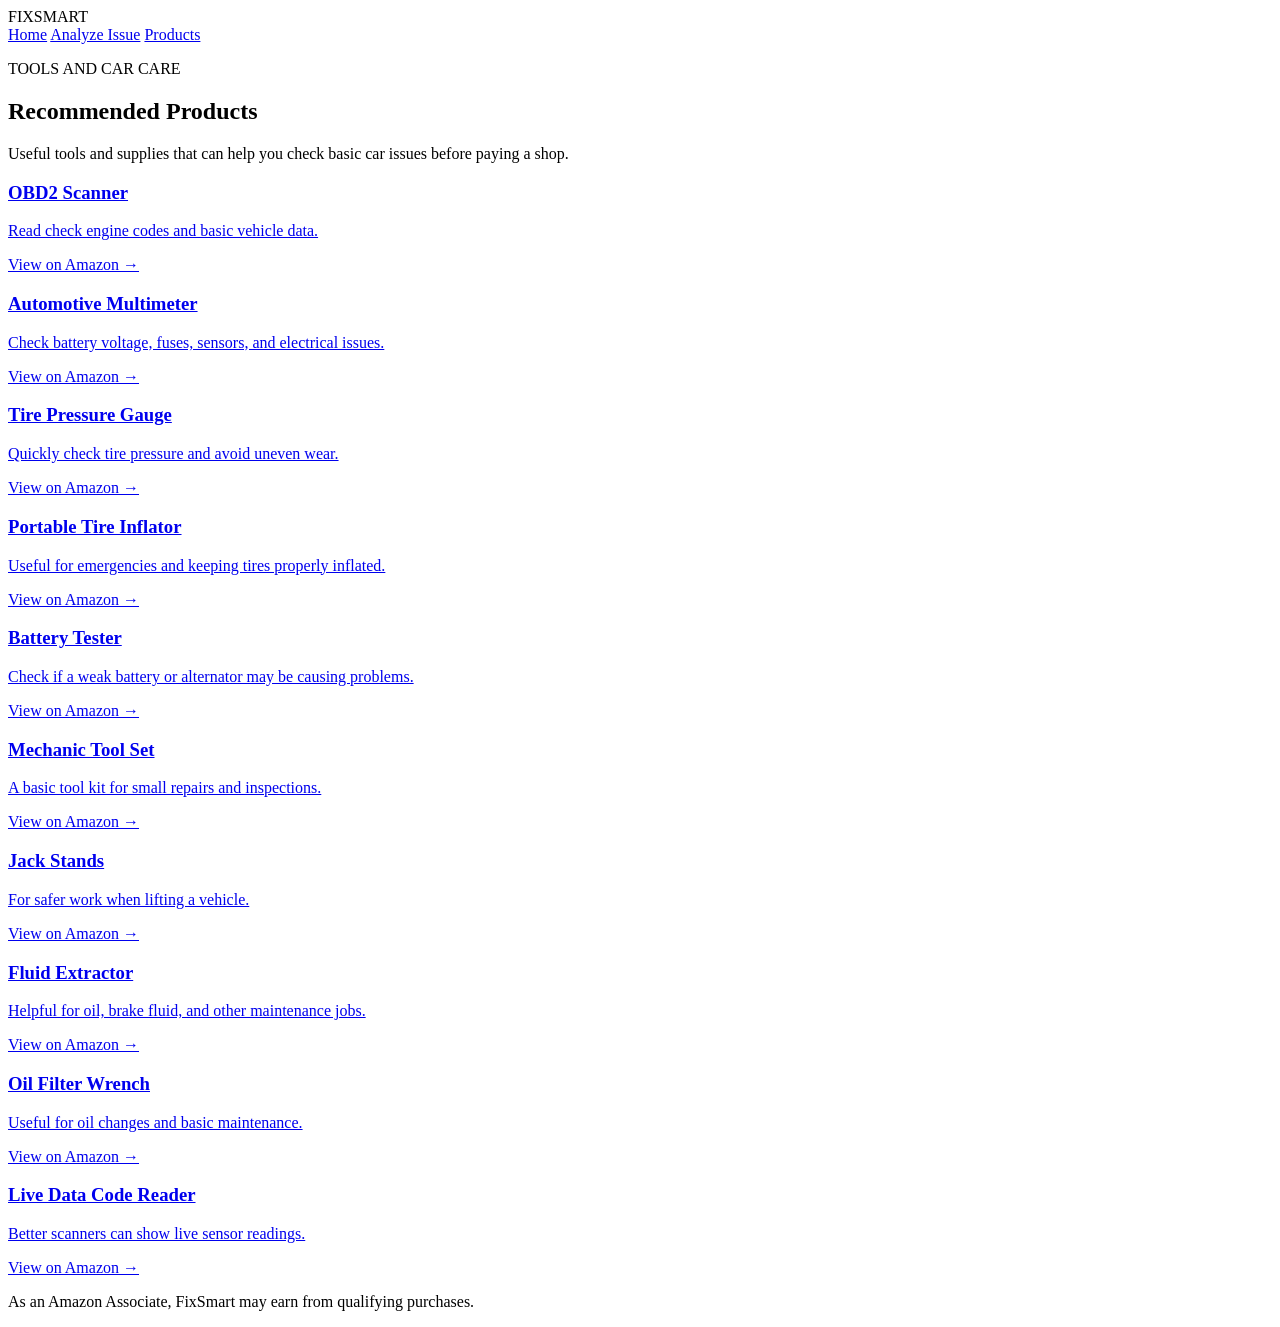
==== products/index.html @ 87b33aea "Create index.html" ====
<!-- /products/index.html -->
<!DOCTYPE html>
<html lang="en">
<head>
  <meta charset="UTF-8" />
  <meta name="viewport" content="width=device-width, initial-scale=1.0" />
  <title>FixSmart Products</title>
  <link rel="stylesheet" href="products.css" />
</head>
<body>

<header class="topbar">
  <div class="brand">FIXSMART</div>
  <nav>
    <a href="/">Home</a>
    <a href="/analyze/">Analyze Issue</a>
    <a href="/products/" class="active">Products</a>
  </nav>
</header>

<main>
  <section class="hero">
    <p class="eyebrow">TOOLS AND CAR CARE</p>
    <h1>Recommended Products</h1>
    <p>
      Useful tools and supplies that can help you check basic car issues before paying a shop.
    </p>
  </section>

  <section class="grid">

    <a class="card" href="https://www.amazon.com/s?k=obd2+scanner&tag=YOURTAG-20" target="_blank">
      <h3>OBD2 Scanner</h3>
      <p>Read check engine codes and basic vehicle data.</p>
      <span>View on Amazon →</span>
    </a>

    <a class="card" href="https://www.amazon.com/s?k=automotive+multimeter&tag=YOURTAG-20" target="_blank">
      <h3>Automotive Multimeter</h3>
      <p>Check battery voltage, fuses, sensors, and electrical issues.</p>
      <span>View on Amazon →</span>
    </a>

    <a class="card" href="https://www.amazon.com/s?k=tire+pressure+gauge&tag=YOURTAG-20" target="_blank">
      <h3>Tire Pressure Gauge</h3>
      <p>Quickly check tire pressure and avoid uneven wear.</p>
      <span>View on Amazon →</span>
    </a>

    <a class="card" href="https://www.amazon.com/s?k=portable+tire+inflator&tag=YOURTAG-20" target="_blank">
      <h3>Portable Tire Inflator</h3>
      <p>Useful for emergencies and keeping tires properly inflated.</p>
      <span>View on Amazon →</span>
    </a>

    <a class="card" href="https://www.amazon.com/s?k=car+battery+tester&tag=YOURTAG-20" target="_blank">
      <h3>Battery Tester</h3>
      <p>Check if a weak battery or alternator may be causing problems.</p>
      <span>View on Amazon →</span>
    </a>

    <a class="card" href="https://www.amazon.com/s?k=mechanic+tool+set&tag=YOURTAG-20" target="_blank">
      <h3>Mechanic Tool Set</h3>
      <p>A basic tool kit for small repairs and inspections.</p>
      <span>View on Amazon →</span>
    </a>

    <a class="card" href="https://www.amazon.com/s?k=car+jack+stands&tag=YOURTAG-20" target="_blank">
      <h3>Jack Stands</h3>
      <p>For safer work when lifting a vehicle.</p>
      <span>View on Amazon →</span>
    </a>

    <a class="card" href="https://www.amazon.com/s?k=automotive+fluid+extractor&tag=YOURTAG-20" target="_blank">
      <h3>Fluid Extractor</h3>
      <p>Helpful for oil, brake fluid, and other maintenance jobs.</p>
      <span>View on Amazon →</span>
    </a>

    <a class="card" href="https://www.amazon.com/s?k=engine+oil+filter+wrench&tag=YOURTAG-20" target="_blank">
      <h3>Oil Filter Wrench</h3>
      <p>Useful for oil changes and basic maintenance.</p>
      <span>View on Amazon →</span>
    </a>

    <a class="card" href="https://www.amazon.com/s?k=car+code+reader+live+data&tag=YOURTAG-20" target="_blank">
      <h3>Live Data Code Reader</h3>
      <p>Better scanners can show live sensor readings.</p>
      <span>View on Amazon →</span>
    </a>

  </section>
</main>

<footer>
  <p>
    As an Amazon Associate, FixSmart may earn from qualifying purchases.
  </p>
</footer>

</body>
</html>
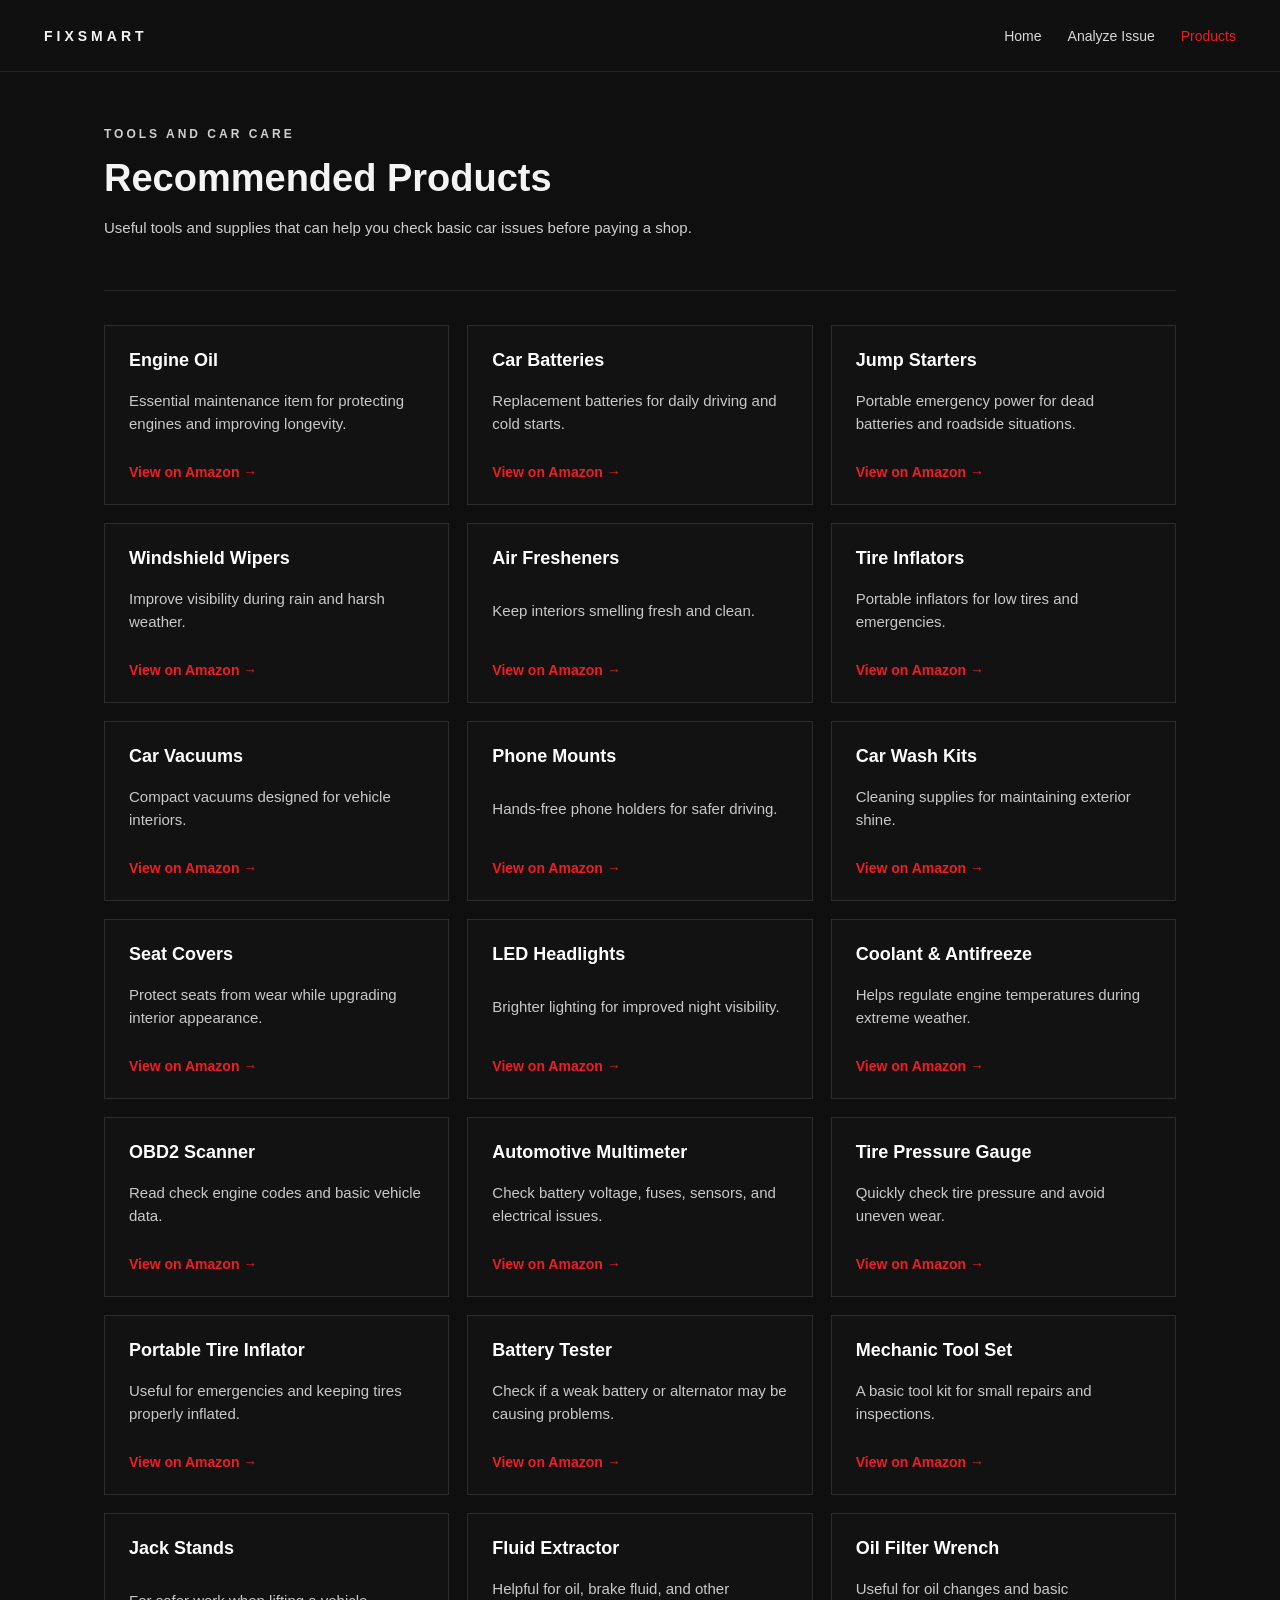
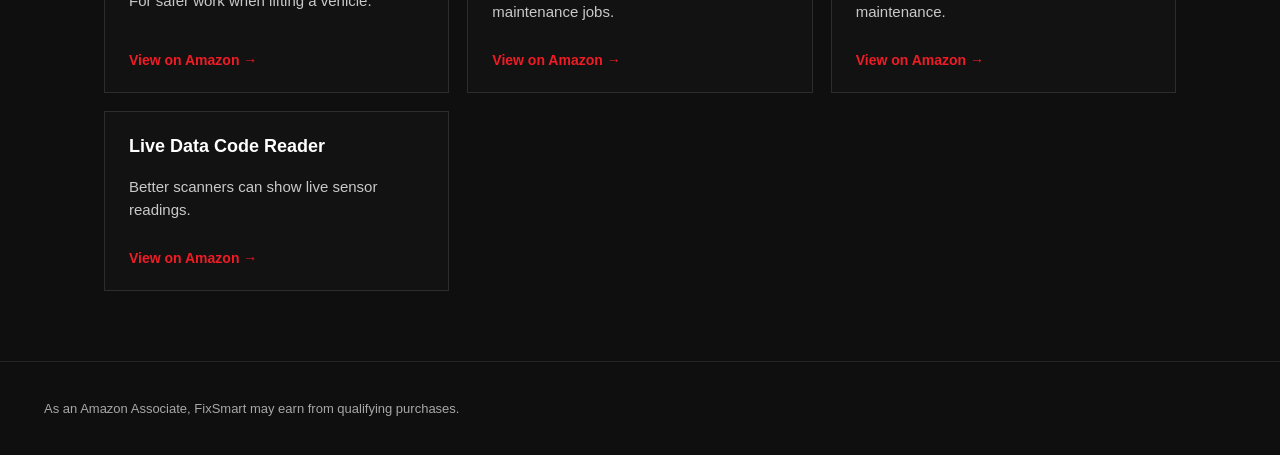
==== commit 9cc01eb5: "Update index.html" ====
--- a/products/index.html
+++ b/products/index.html
@@ -28,6 +28,76 @@
   </section>
 
   <section class="grid">
+    <a class="card" href="https://www.amazon.com/s?k=5w30+engine+oil&tag=YOURTAG-20" target="_blank">
+  <h3>Engine Oil</h3>
+  <p>Essential maintenance item for protecting engines and improving longevity.</p>
+  <span>View on Amazon →</span>
+</a>
+<a class="card" href="https://www.amazon.com/s?k=car+battery&tag=YOURTAG-20" target="_blank">
+  <h3>Car Batteries</h3>
+  <p>Replacement batteries for daily driving and cold starts.</p>
+  <span>View on Amazon →</span>
+</a>
+
+<a class="card" href="https://www.amazon.com/s?k=portable+jump+starter&tag=YOURTAG-20" target="_blank">
+  <h3>Jump Starters</h3>
+  <p>Portable emergency power for dead batteries and roadside situations.</p>
+  <span>View on Amazon →</span>
+</a>
+
+<a class="card" href="https://www.amazon.com/s?k=windshield+wipers&tag=YOURTAG-20" target="_blank">
+  <h3>Windshield Wipers</h3>
+  <p>Improve visibility during rain and harsh weather.</p>
+  <span>View on Amazon →</span>
+</a>
+
+<a class="card" href="https://www.amazon.com/s?k=car+air+freshener&tag=YOURTAG-20" target="_blank">
+  <h3>Air Fresheners</h3>
+  <p>Keep interiors smelling fresh and clean.</p>
+  <span>View on Amazon →</span>
+</a>
+
+<a class="card" href="https://www.amazon.com/s?k=tire+inflator&tag=YOURTAG-20" target="_blank">
+  <h3>Tire Inflators</h3>
+  <p>Portable inflators for low tires and emergencies.</p>
+  <span>View on Amazon →</span>
+</a>
+
+<a class="card" href="https://www.amazon.com/s?k=car+vacuum&tag=YOURTAG-20" target="_blank">
+  <h3>Car Vacuums</h3>
+  <p>Compact vacuums designed for vehicle interiors.</p>
+  <span>View on Amazon →</span>
+</a>
+
+<a class="card" href="https://www.amazon.com/s?k=phone+mount+for+car&tag=YOURTAG-20" target="_blank">
+  <h3>Phone Mounts</h3>
+  <p>Hands-free phone holders for safer driving.</p>
+  <span>View on Amazon →</span>
+</a>
+
+<a class="card" href="https://www.amazon.com/s?k=car+wash+kit&tag=YOURTAG-20" target="_blank">
+  <h3>Car Wash Kits</h3>
+  <p>Cleaning supplies for maintaining exterior shine.</p>
+  <span>View on Amazon →</span>
+</a>
+
+<a class="card" href="https://www.amazon.com/s?k=seat+covers+car&tag=YOURTAG-20" target="_blank">
+  <h3>Seat Covers</h3>
+  <p>Protect seats from wear while upgrading interior appearance.</p>
+  <span>View on Amazon →</span>
+</a>
+
+<a class="card" href="https://www.amazon.com/s?k=led+headlight+bulbs&tag=YOURTAG-20" target="_blank">
+  <h3>LED Headlights</h3>
+  <p>Brighter lighting for improved night visibility.</p>
+  <span>View on Amazon →</span>
+</a>
+
+<a class="card" href="https://www.amazon.com/s?k=coolant+for+cars&tag=YOURTAG-20" target="_blank">
+  <h3>Coolant & Antifreeze</h3>
+  <p>Helps regulate engine temperatures during extreme weather.</p>
+  <span>View on Amazon →</span>
+</a>
 
     <a class="card" href="https://www.amazon.com/s?k=obd2+scanner&tag=YOURTAG-20" target="_blank">
       <h3>OBD2 Scanner</h3>
--- a/products/products.css
+++ b/products/products.css
@@ -0,0 +1,144 @@
+/* /products/products.css */
+* {
+  box-sizing: border-box;
+}
+
+body {
+  margin: 0;
+  background: #0f0f10;
+  color: #f4f4f4;
+  font-family: Arial, Helvetica, sans-serif;
+  font-size: 15px;
+}
+
+.topbar {
+  height: 72px;
+  padding: 0 44px;
+  border-bottom: 1px solid #242424;
+  display: flex;
+  align-items: center;
+  justify-content: space-between;
+  background: #101010;
+}
+
+.brand {
+  font-size: 14px;
+  letter-spacing: 4px;
+  font-weight: 700;
+}
+
+nav {
+  display: flex;
+  gap: 26px;
+}
+
+nav a {
+  color: #d8d8d8;
+  text-decoration: none;
+  font-size: 14px;
+}
+
+nav a.active,
+nav a:hover {
+  color: #ef1c25;
+}
+
+main {
+  max-width: 1120px;
+  margin: 0 auto;
+  padding: 52px 24px 70px;
+}
+
+.hero {
+  border-bottom: 1px solid #262626;
+  padding-bottom: 34px;
+  margin-bottom: 34px;
+}
+
+.eyebrow {
+  color: #ef1c25;
+  font-size: 12px;
+  letter-spacing: 3px;
+  font-weight: 700;
+  margin: 0 0 14px;
+}
+
+h1 {
+  margin: 0 0 14px;
+  font-size: 38px;
+  line-height: 1.1;
+  font-weight: 700;
+}
+
+.hero p {
+  max-width: 720px;
+  color: #cfcfcf;
+  line-height: 1.7;
+}
+
+.grid {
+  display: grid;
+  grid-template-columns: repeat(3, 1fr);
+  gap: 18px;
+}
+
+.card {
+  min-height: 180px;
+  padding: 24px;
+  border: 1px solid #2d2d2d;
+  background: #121212;
+  color: white;
+  text-decoration: none;
+  display: flex;
+  flex-direction: column;
+  justify-content: space-between;
+  transition: border-color 0.2s ease, transform 0.2s ease;
+}
+
+.card:hover {
+  border-color: #ef1c25;
+  transform: translateY(-3px);
+}
+
+.card h3 {
+  margin: 0 0 12px;
+  font-size: 18px;
+}
+
+.card p {
+  margin: 0;
+  color: #c9c9c9;
+  line-height: 1.55;
+}
+
+.card span {
+  margin-top: 22px;
+  color: #ef1c25;
+  font-size: 14px;
+  font-weight: 700;
+}
+
+footer {
+  border-top: 1px solid #242424;
+  color: #a7a7a7;
+  padding: 26px 44px;
+  font-size: 13px;
+}
+
+@media (max-width: 850px) {
+  .topbar {
+    padding: 0 22px;
+  }
+
+  .grid {
+    grid-template-columns: 1fr;
+  }
+
+  h1 {
+    font-size: 31px;
+  }
+
+  nav {
+    gap: 14px;
+  }
+}
